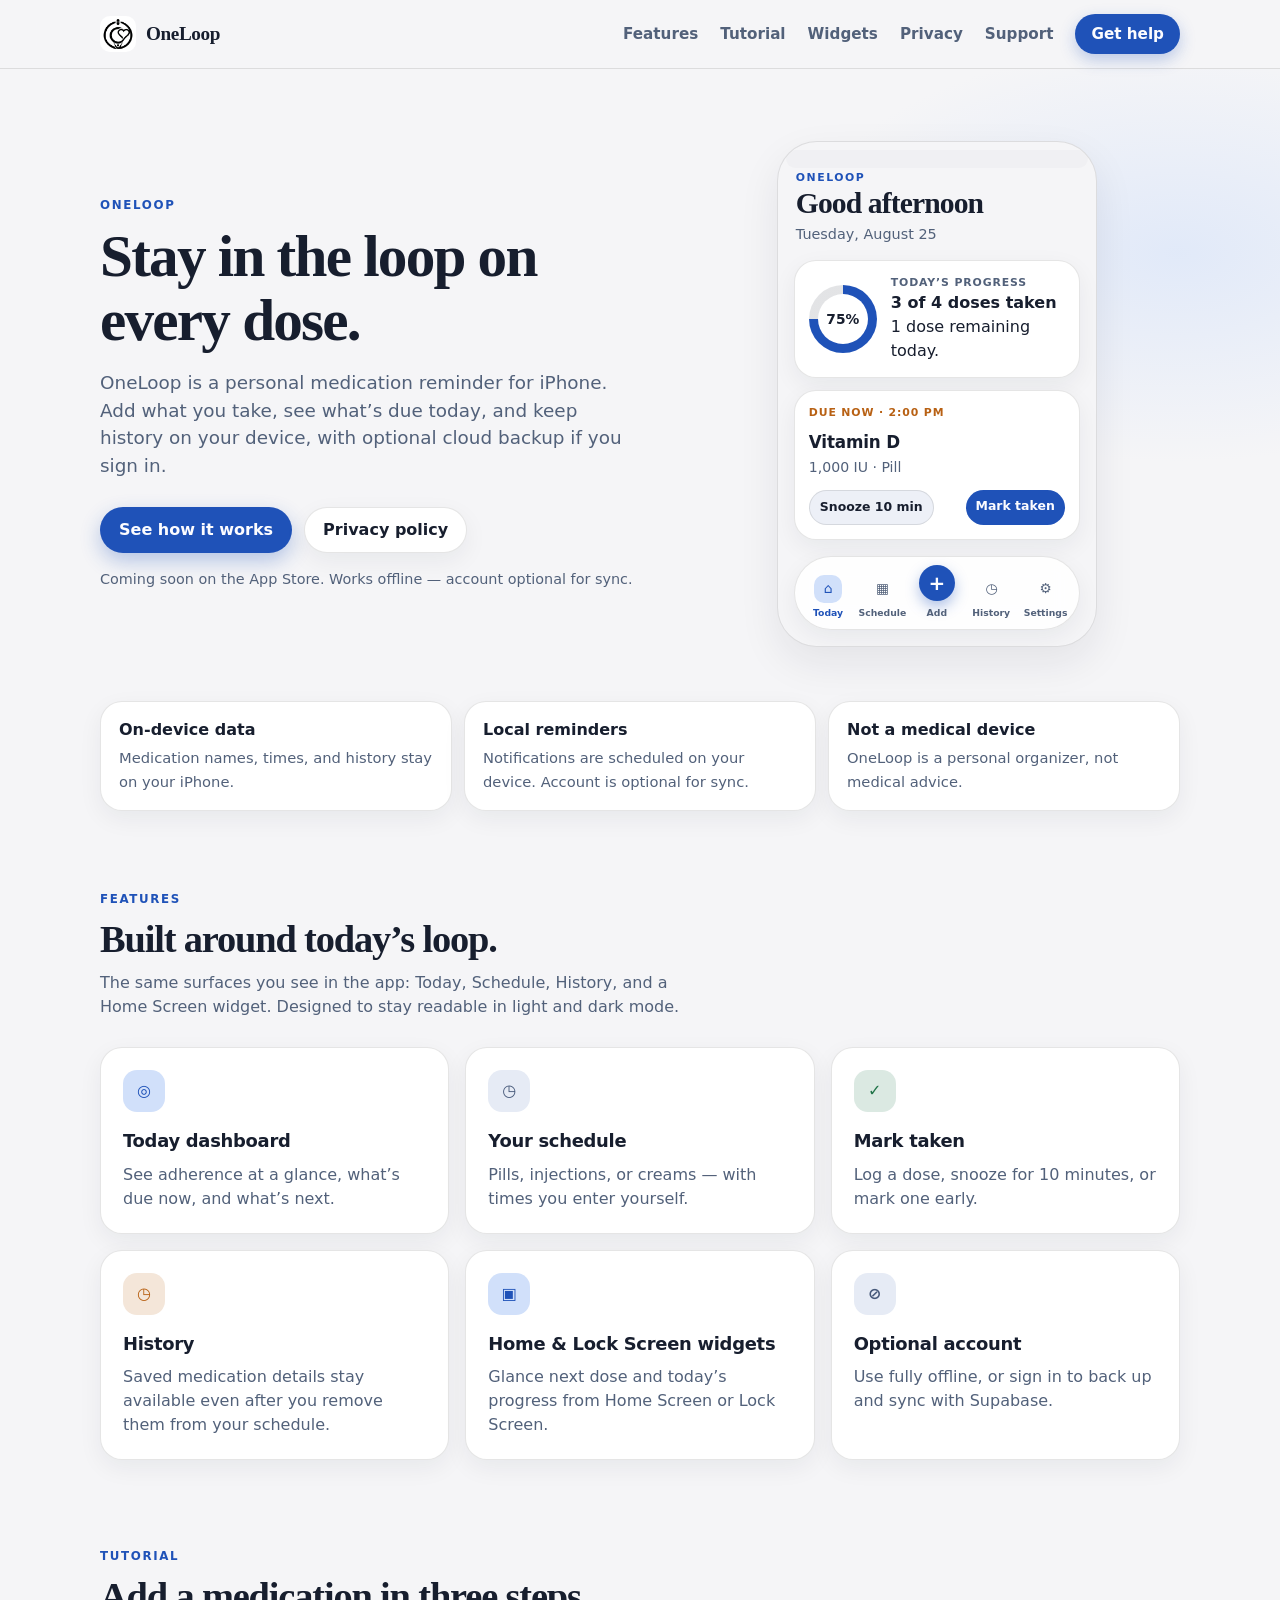
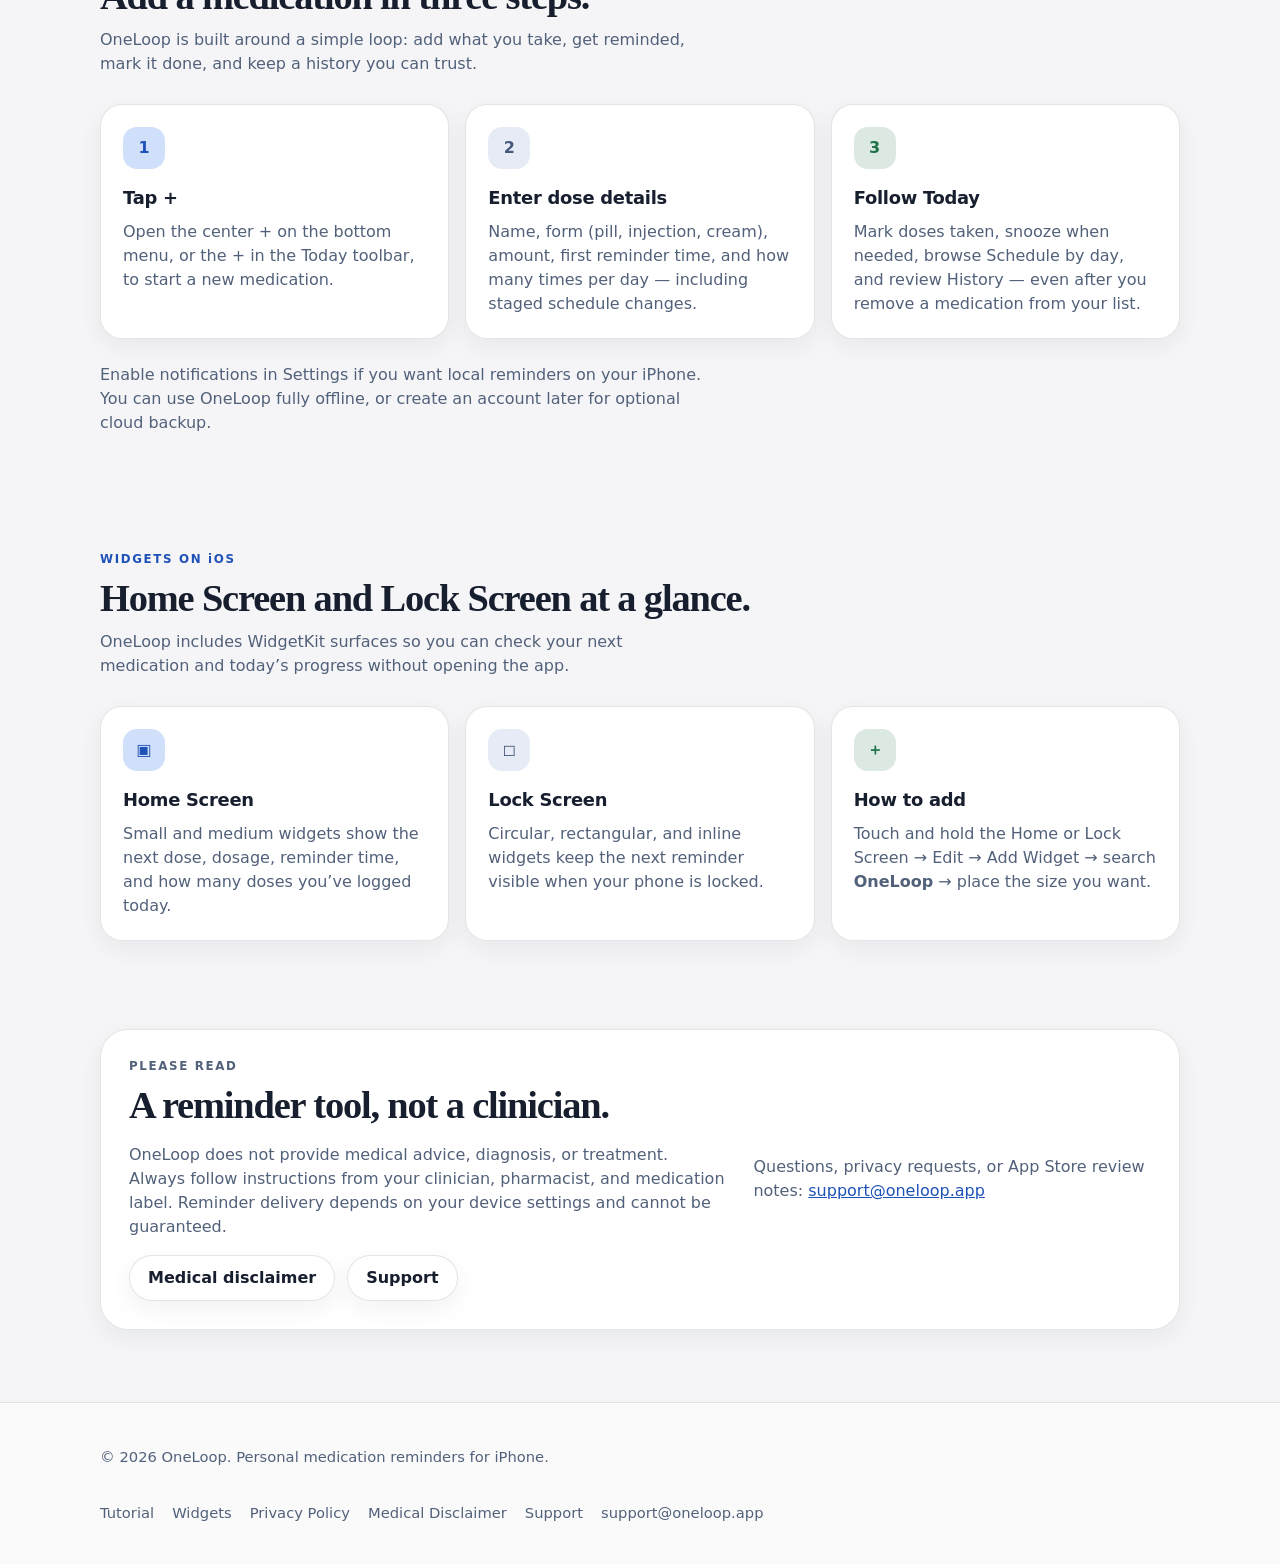
==== home/index.html @ 4aa45284 "Add OneLoop home and PrivacyPolicy GitHub Pages site" ====
<!DOCTYPE html>
<html lang="en">
<head>
  <meta charset="UTF-8" />
  <meta name="viewport" content="width=device-width, initial-scale=1" />
  <title>OneLoop — Personal medication reminders</title>
  <meta
    name="description"
    content="OneLoop is a personal medication reminder app. Schedules stay on your iPhone. Not a medical device."
  />
  <link rel="icon" href="../assets/logo.png" type="image/png" />
  <link rel="apple-touch-icon" href="../assets/icon-light.png" />
  <link rel="stylesheet" href="../assets/styles.css" />
</head>
<body>
  <a class="skip" href="#main">Skip to content</a>
  <header class="site-header">
    <div class="wrap">
      <a class="brand" href="./">
        <img class="logo-mark" src="../assets/logo.png" alt="" />
        <span class="brand-name">OneLoop</span>
      </a>
      <nav class="nav" aria-label="Primary">
        <a class="hide-sm" href="#features">Features</a>
        <a class="hide-sm" href="#tutorial">Tutorial</a>
        <a class="hide-sm" href="#widgets">Widgets</a>
        <a href="../PrivacyPolicy/">Privacy</a>
        <a href="https://dcsvisuals.github.io/OneLoop-MedicationTracker-PrivacyPolicy/support/">Support</a>
        <a class="cta" href="https://dcsvisuals.github.io/OneLoop-MedicationTracker-PrivacyPolicy/support/">Get help</a>
      </nav>
    </div>
  </header>

  <main id="main">
    <section class="wrap hero">
      <div>
        <p class="kicker">ONELOOP</p>
        <h1>Stay in the loop on every dose.</h1>
        <p class="lede">
          OneLoop is a personal medication reminder for iPhone. Add what you take,
          see what’s due today, and keep history on your device, with optional cloud backup if you sign in.
        </p>
        <div class="actions">
          <a class="button primary" href="#features">See how it works</a>
          <a class="button secondary" href="../PrivacyPolicy/">Privacy policy</a>
        </div>
        <p class="fine">Coming soon on the App Store. Works offline — account optional for sync.</p>
      </div>

      <div class="phone-stage" aria-hidden="true">
        <div class="phone">
          <p class="phone-brand">ONELOOP</p>
          <h2>Good afternoon</h2>
          <p class="phone-date">Tuesday, August 25</p>
          <div class="adherence">
            <div class="ring" aria-hidden="true"></div>
            <div>
              <p class="label">TODAY’S PROGRESS</p>
              <p><strong>3 of 4 doses taken</strong></p>
              <p>1 dose remaining today.</p>
            </div>
          </div>
          <div class="dose-card">
            <p class="label">DUE NOW · 2:00 PM</p>
            <h3>Vitamin D</h3>
            <p class="meta">1,000 IU · Pill</p>
            <div class="dose-actions">
              <span class="chip">Snooze 10 min</span>
              <span class="chip-fill">Mark taken</span>
            </div>
          </div>
          <nav class="capsule" aria-hidden="true">
            <div class="nav-item active">
              <span class="glyph">⌂</span>
              <span class="caption">Today</span>
            </div>
            <div class="nav-item">
              <span class="glyph">▦</span>
              <span class="caption">Schedule</span>
            </div>
            <div class="nav-item add">
              <span class="glyph">+</span>
              <span class="caption">Add</span>
            </div>
            <div class="nav-item">
              <span class="glyph">◷</span>
              <span class="caption">History</span>
            </div>
            <div class="nav-item">
              <span class="glyph">⚙</span>
              <span class="caption">Settings</span>
            </div>
          </nav>
        </div>
      </div>
    </section>

    <section class="wrap trust">
      <div>
        <strong>On-device data</strong>
        <span>Medication names, times, and history stay on your iPhone.</span>
      </div>
      <div>
        <strong>Local reminders</strong>
        <span>Notifications are scheduled on your device. Account is optional for sync.</span>
      </div>
      <div>
        <strong>Not a medical device</strong>
        <span>OneLoop is a personal organizer, not medical advice.</span>
      </div>
    </section>

    <section class="wrap section" id="features">
      <p class="kicker">FEATURES</p>
      <h2>Built around today’s loop.</h2>
      <p class="section-intro">
        The same surfaces you see in the app: Today, Schedule, History, and a
        Home Screen widget. Designed to stay readable in light and dark mode.
      </p>
      <div class="features">
        <article class="feature">
          <div class="icon-bubble">◎</div>
          <h3>Today dashboard</h3>
          <p>See adherence at a glance, what’s due now, and what’s next.</p>
        </article>
        <article class="feature">
          <div class="icon-bubble teal">◷</div>
          <h3>Your schedule</h3>
          <p>Pills, injections, or creams — with times you enter yourself.</p>
        </article>
        <article class="feature">
          <div class="icon-bubble lime">✓</div>
          <h3>Mark taken</h3>
          <p>Log a dose, snooze for 10 minutes, or mark one early.</p>
        </article>
        <article class="feature">
          <div class="icon-bubble orange">◷</div>
          <h3>History</h3>
          <p>Saved medication details stay available even after you remove them from your schedule.</p>
        </article>
        <article class="feature">
          <div class="icon-bubble">▣</div>
          <h3>Home &amp; Lock Screen widgets</h3>
          <p>Glance next dose and today’s progress from Home Screen or Lock Screen.</p>
        </article>
        <article class="feature">
          <div class="icon-bubble teal">⊘</div>
          <h3>Optional account</h3>
          <p>Use fully offline, or sign in to back up and sync with Supabase.</p>
        </article>
      </div>
    </section>


    <section class="wrap section" id="tutorial">
      <p class="kicker">TUTORIAL</p>
      <h2>Add a medication in three steps.</h2>
      <p class="section-intro">
        OneLoop is built around a simple loop: add what you take, get reminded,
        mark it done, and keep a history you can trust.
      </p>
      <div class="features">
        <article class="feature">
          <div class="icon-bubble">1</div>
          <h3>Tap +</h3>
          <p>
            Open the center + on the bottom menu, or the + in the Today toolbar,
            to start a new medication.
          </p>
        </article>
        <article class="feature">
          <div class="icon-bubble teal">2</div>
          <h3>Enter dose details</h3>
          <p>
            Name, form (pill, injection, cream), amount, first reminder time,
            and how many times per day — including staged schedule changes.
          </p>
        </article>
        <article class="feature">
          <div class="icon-bubble lime">3</div>
          <h3>Follow Today</h3>
          <p>
            Mark doses taken, snooze when needed, browse Schedule by day, and
            review History — even after you remove a medication from your list.
          </p>
        </article>
      </div>
      <p class="section-intro" style="margin-top: 1.5rem">
        Enable notifications in Settings if you want local reminders on your iPhone.
        You can use OneLoop fully offline, or create an account later for optional cloud backup.
      </p>
    </section>

    <section class="wrap section" id="widgets">
      <p class="kicker">WIDGETS ON iOS</p>
      <h2>Home Screen and Lock Screen at a glance.</h2>
      <p class="section-intro">
        OneLoop includes WidgetKit surfaces so you can check your next medication
        and today’s progress without opening the app.
      </p>
      <div class="features">
        <article class="feature">
          <div class="icon-bubble">▣</div>
          <h3>Home Screen</h3>
          <p>
            Small and medium widgets show the next dose, dosage, reminder time,
            and how many doses you’ve logged today.
          </p>
        </article>
        <article class="feature">
          <div class="icon-bubble teal">◻</div>
          <h3>Lock Screen</h3>
          <p>
            Circular, rectangular, and inline widgets keep the next reminder
            visible when your phone is locked.
          </p>
        </article>
        <article class="feature">
          <div class="icon-bubble lime">＋</div>
          <h3>How to add</h3>
          <p>
            Touch and hold the Home or Lock Screen → Edit → Add Widget → search
            <strong>OneLoop</strong> → place the size you want.
          </p>
        </article>
      </div>
    </section>

    <section class="wrap section">
      <div class="notice">
        <div>
          <p class="kicker">PLEASE READ</p>
          <h2>A reminder tool, not a clinician.</h2>
          <p>
            OneLoop does not provide medical advice, diagnosis, or treatment.
            Always follow instructions from your clinician, pharmacist, and
            medication label. Reminder delivery depends on your device settings
            and cannot be guaranteed.
          </p>
          <div class="actions">
            <a class="button secondary" href="https://dcsvisuals.github.io/OneLoop-MedicationTracker-PrivacyPolicy/disclaimer/">Medical disclaimer</a>
            <a class="button secondary" href="https://dcsvisuals.github.io/OneLoop-MedicationTracker-PrivacyPolicy/support/">Support</a>
          </div>
        </div>
        <div>
          <p>
            Questions, privacy requests, or App Store review notes:
            <a href="mailto:support@oneloop.app?subject=OneLoop%20Support">support@oneloop.app</a>
          </p>
        </div>
      </div>
    </section>
  </main>

  <footer class="site-footer">
    <div class="wrap">
      <p>© 2026 OneLoop. Personal medication reminders for iPhone.</p>
      <div class="footer-links">
        <a href="#tutorial">Tutorial</a>
        <a href="#widgets">Widgets</a>
        <a href="../PrivacyPolicy/">Privacy Policy</a>
        <a href="https://dcsvisuals.github.io/OneLoop-MedicationTracker-PrivacyPolicy/disclaimer/">Medical Disclaimer</a>
        <a href="https://dcsvisuals.github.io/OneLoop-MedicationTracker-PrivacyPolicy/support/">Support</a>
        <a href="mailto:support@oneloop.app">support@oneloop.app</a>
      </div>
    </div>
  </footer>
</body>
</html>
---- assets/styles.css ----
/*
  OneLoop website — matches OneLoopUIv2 AppTheme
  (WCAG-safe blue primary, soft grey canvas, white cards, serif titles)
*/

:root {
  --navy: #171e2e;
  --blue: #1f52b8;
  --teal: #47597a;
  --lime: #d1e0fa;
  --orange: #b86114;
  --success: #1f7347;
  --bg: #f5f5f7;
  --card: #ffffff;
  --elevated: #e6ebf5;
  --field: #edf0f7;
  --muted: #52617a;
  --border: rgba(0, 0, 0, 0.1);
  --action-text: #fcfcff;
  --header-bg: rgba(245, 245, 247, 0.86);
  --ring-track: rgba(23, 30, 46, 0.12);
  --splash: #1a2947;
  --splash-word: #e6edfa;
  --shadow: 0 16px 40px rgba(23, 30, 46, 0.08);
  --shadow-soft: 0 8px 24px rgba(23, 30, 46, 0.06);
  --max: 1080px;
  --radius: 22px;
  --radius-sm: 16px;
  --font: -apple-system, BlinkMacSystemFont, "SF Pro Text", "Segoe UI",
    system-ui, sans-serif;
  --font-display: "Iowan Old Style", "Palatino Linotype", Palatino,
    "Book Antiqua", Georgia, "Times New Roman", serif;
}

@media (prefers-color-scheme: dark) {
  :root {
    --navy: #f0f2fa;
    --blue: #8cb3ff;
    --teal: #b2c2db;
    --lime: #2e477a;
    --orange: #ffad52;
    --success: #73d194;
    --bg: #12141c;
    --card: #212633;
    --elevated: #2e3647;
    --field: #292e3d;
    --muted: #adbad1;
    --border: rgba(255, 255, 255, 0.14);
    --action-text: #121a2e;
    --header-bg: rgba(18, 20, 28, 0.88);
    --ring-track: rgba(240, 242, 250, 0.14);
    --splash: #141f38;
    --splash-word: #e6edfa;
    --shadow: 0 16px 40px rgba(0, 0, 0, 0.4);
    --shadow-soft: 0 8px 24px rgba(0, 0, 0, 0.28);
  }

  .logo-mark {
    filter: invert(1) brightness(1.05);
  }
}

* {
  box-sizing: border-box;
}

html {
  scroll-behavior: smooth;
}

body {
  margin: 0;
  min-height: 100vh;
  font-family: var(--font);
  color: var(--navy);
  background:
    radial-gradient(
      900px 420px at 12% -10%,
      color-mix(in srgb, var(--blue) 10%, transparent),
      transparent 60%
    ),
    radial-gradient(
      700px 380px at 92% 8%,
      color-mix(in srgb, var(--lime) 55%, transparent),
      transparent 55%
    ),
    var(--bg);
  line-height: 1.5;
  -webkit-font-smoothing: antialiased;
}

img {
  max-width: 100%;
  display: block;
}

a {
  color: var(--blue);
}

.skip {
  position: absolute;
  left: 12px;
  top: -40px;
  background: var(--blue);
  color: var(--action-text);
  padding: 8px 12px;
  border-radius: 8px;
  z-index: 20;
}

.skip:focus {
  top: 12px;
}

.wrap {
  width: min(var(--max), calc(100% - 40px));
  margin: 0 auto;
}

/* Header */

.site-header {
  position: sticky;
  top: 0;
  z-index: 10;
  backdrop-filter: saturate(1.35) blur(18px);
  -webkit-backdrop-filter: saturate(1.35) blur(18px);
  background: var(--header-bg);
  border-bottom: 1px solid var(--border);
}

.site-header .wrap {
  display: flex;
  align-items: center;
  justify-content: space-between;
  gap: 20px;
  min-height: 68px;
}

.brand {
  display: flex;
  align-items: center;
  gap: 10px;
  text-decoration: none;
  color: var(--navy);
}

.logo-mark {
  width: 36px;
  height: 36px;
  border-radius: 10px;
}

.brand-name {
  font-family: var(--font-display);
  font-weight: 600;
  letter-spacing: -0.02em;
  font-size: 1.2rem;
}

.nav {
  display: flex;
  align-items: center;
  gap: 22px;
}

.nav a {
  text-decoration: none;
  color: var(--muted);
  font-size: 0.95rem;
  font-weight: 600;
}

.nav a:hover,
.nav a[aria-current="page"] {
  color: var(--navy);
}

.nav .cta {
  background: var(--blue);
  color: var(--action-text) !important;
  padding: 9px 16px;
  border-radius: 999px;
  box-shadow: 0 6px 16px color-mix(in srgb, var(--blue) 28%, transparent);
}

/* Hero */

.hero {
  display: grid;
  grid-template-columns: 1.05fr 0.95fr;
  gap: 56px;
  align-items: center;
  padding: 72px 0 36px;
}

.kicker {
  margin: 0 0 10px;
  color: var(--blue);
  font-size: 0.74rem;
  font-weight: 700;
  letter-spacing: 0.14em;
}

h1,
h2,
.page-title {
  font-family: var(--font-display);
  letter-spacing: -0.03em;
  line-height: 1.08;
  font-weight: 600;
}

h1 {
  margin: 0 0 16px;
  font-size: clamp(2.4rem, 5vw, 3.7rem);
}

.lede {
  margin: 0 0 28px;
  max-width: 34rem;
  font-size: 1.15rem;
  color: var(--muted);
}

.actions {
  display: flex;
  flex-wrap: wrap;
  gap: 12px;
}

.button {
  display: inline-flex;
  align-items: center;
  justify-content: center;
  gap: 8px;
  min-height: 46px;
  padding: 0 18px;
  border-radius: 999px;
  text-decoration: none;
  font-weight: 700;
  border: 1px solid transparent;
  transition: transform 0.15s ease, box-shadow 0.15s ease;
}

.button:hover {
  transform: translateY(-1px);
}

.button.primary {
  background: var(--blue);
  color: var(--action-text);
  box-shadow: 0 8px 20px color-mix(in srgb, var(--blue) 30%, transparent);
}

.button.secondary {
  background: var(--card);
  color: var(--navy);
  border-color: var(--border);
  box-shadow: var(--shadow-soft);
}

.fine {
  margin: 16px 0 0;
  color: var(--muted);
  font-size: 0.9rem;
}

/* Phone mock — mirrors Today dashboard */

.phone-stage {
  display: flex;
  justify-content: center;
}

.phone {
  width: min(100%, 320px);
  background: var(--bg);
  border: 1px solid var(--border);
  border-radius: 40px;
  padding: 18px 14px 12px;
  box-shadow: var(--shadow);
  position: relative;
  overflow: hidden;
}

.phone::before {
  content: "";
  position: absolute;
  inset: 8px 8px auto 8px;
  height: 18px;
  border-radius: 999px;
  background: color-mix(in srgb, var(--navy) 6%, transparent);
  opacity: 0.35;
}

.phone-brand {
  margin: 10px 4px 2px;
  font-size: 0.68rem;
  font-weight: 700;
  letter-spacing: 0.14em;
  color: var(--blue);
}

.phone h2 {
  margin: 0 4px;
  font-size: 1.85rem;
  font-family: var(--font-display);
  font-weight: 600;
}

.phone-date {
  margin: 4px 4px 14px;
  color: var(--muted);
  font-size: 0.9rem;
}

.adherence,
.dose-card,
.feature,
.legal-card,
.faq,
.contact-card,
.trust div,
.notice {
  background: var(--card);
  border: 1px solid var(--border);
  border-radius: var(--radius);
  box-shadow: var(--shadow-soft);
}

.adherence {
  display: flex;
  gap: 14px;
  align-items: center;
  padding: 14px;
  margin: 0 2px 12px;
}

.ring {
  width: 68px;
  height: 68px;
  flex: 0 0 68px;
  border-radius: 50%;
  background: conic-gradient(var(--blue) 0 75%, var(--ring-track) 75% 100%);
  display: grid;
  place-items: center;
}

.ring::after {
  content: "75%";
  width: 50px;
  height: 50px;
  border-radius: 50%;
  background: var(--card);
  display: grid;
  place-items: center;
  font-size: 0.86rem;
  font-weight: 700;
  color: var(--navy);
}

.adherence p,
.dose-card p {
  margin: 0;
}

.adherence .label,
.dose-card .label {
  font-size: 0.68rem;
  font-weight: 700;
  letter-spacing: 0.08em;
  color: var(--muted);
}

.dose-card {
  padding: 14px;
  margin: 0 2px;
}

.dose-card .label {
  color: var(--orange);
}

.dose-card h3 {
  margin: 8px 0 2px;
  font-size: 1.05rem;
  font-family: var(--font);
  font-weight: 700;
  letter-spacing: -0.01em;
}

.dose-card .meta {
  color: var(--muted);
  font-size: 0.88rem;
  margin-bottom: 12px;
}

.dose-actions {
  display: flex;
  justify-content: space-between;
  gap: 8px;
}

.chip,
.chip-fill {
  border-radius: 999px;
  padding: 7px 10px;
  font-size: 0.78rem;
  font-weight: 700;
}

.chip {
  border: 1px solid var(--border);
  background: var(--field);
  color: var(--navy);
}

.chip-fill {
  background: var(--blue);
  color: var(--action-text);
}

.capsule {
  display: flex;
  justify-content: space-between;
  align-items: flex-end;
  gap: 4px;
  margin: 16px 2px 4px;
  padding: 8px 8px 10px;
  border-radius: 999px;
  background: color-mix(in srgb, var(--card) 88%, transparent);
  border: 1px solid var(--border);
  backdrop-filter: blur(12px);
  -webkit-backdrop-filter: blur(12px);
  box-shadow: var(--shadow-soft);
}

.nav-item {
  flex: 1;
  display: flex;
  flex-direction: column;
  align-items: center;
  gap: 3px;
  min-width: 0;
}

.nav-item .glyph {
  width: 28px;
  height: 28px;
  border-radius: 10px;
  display: grid;
  place-items: center;
  font-size: 0.85rem;
  color: var(--muted);
  background: transparent;
}

.nav-item.active .glyph {
  background: var(--lime);
  color: var(--blue);
}

.nav-item .caption {
  font-size: 0.58rem;
  font-weight: 600;
  color: var(--muted);
  white-space: nowrap;
}

.nav-item.active .caption {
  color: var(--blue);
}

.nav-item.add .glyph {
  width: 36px;
  height: 36px;
  border-radius: 50%;
  background: var(--blue);
  color: var(--action-text);
  font-size: 1.25rem;
  font-weight: 600;
  margin-bottom: 2px;
  box-shadow: 0 6px 14px color-mix(in srgb, var(--blue) 35%, transparent);
}

.nav-item.add .caption {
  color: var(--muted);
}

/* Trust / features */

.trust {
  display: grid;
  grid-template-columns: repeat(3, 1fr);
  gap: 12px;
  padding: 18px 0 64px;
}

.trust div {
  padding: 16px 18px;
}

.trust strong {
  display: block;
  margin-bottom: 4px;
}

.trust span {
  color: var(--muted);
  font-size: 0.92rem;
}

.section {
  padding: 16px 0 72px;
}

.section h2 {
  margin: 0 0 10px;
  font-size: clamp(1.8rem, 3vw, 2.4rem);
}

.section-intro {
  margin: 0 0 28px;
  max-width: 38rem;
  color: var(--muted);
}

.features {
  display: grid;
  grid-template-columns: repeat(3, 1fr);
  gap: 16px;
}

.feature {
  padding: 22px;
}

.icon-bubble {
  width: 42px;
  height: 42px;
  border-radius: 14px;
  display: grid;
  place-items: center;
  margin-bottom: 16px;
  background: var(--lime);
  color: var(--blue);
  font-weight: 800;
}

.icon-bubble.teal {
  background: var(--elevated);
  color: var(--teal);
}

.icon-bubble.lime {
  background: color-mix(in srgb, var(--success) 16%, var(--card));
  color: var(--success);
}

.icon-bubble.orange {
  background: color-mix(in srgb, var(--orange) 16%, var(--card));
  color: var(--orange);
}

.feature h3 {
  margin: 0 0 8px;
  font-size: 1.12rem;
  font-family: var(--font);
  letter-spacing: -0.015em;
}

.feature p {
  margin: 0;
  color: var(--muted);
}

.notice {
  display: grid;
  grid-template-columns: 1.2fr 0.8fr;
  gap: 28px;
  align-items: center;
  padding: 28px;
  border-radius: 28px;
}

.notice p {
  color: var(--muted);
}

/* Inner pages */

.page {
  padding: 48px 0 80px;
}

.page-title {
  margin: 8px 0 12px;
  font-size: clamp(2.1rem, 4vw, 3rem);
}

.updated {
  color: var(--muted);
  margin: 0 0 28px;
}

.legal {
  display: grid;
  gap: 14px;
}

.legal-card {
  padding: 22px 24px;
}

.legal-card h2 {
  margin: 0 0 8px;
  font-size: 1.15rem;
  font-family: var(--font);
  letter-spacing: -0.015em;
}

.legal-card p,
.legal-card li {
  color: var(--navy);
}

.legal-card p:last-child,
.legal-card ul:last-child {
  margin-bottom: 0;
}

.support-grid {
  display: grid;
  grid-template-columns: 0.9fr 1.1fr;
  gap: 18px;
  align-items: start;
}

.contact-card {
  padding: 24px;
}

.contact-card h2 {
  margin: 0 0 8px;
  font-size: 1.3rem;
  font-family: var(--font-display);
}

.email {
  display: inline-block;
  margin: 14px 0 8px;
  font-size: 1.15rem;
  font-weight: 700;
  text-decoration: none;
}

.faqs {
  display: grid;
  gap: 12px;
}

.faq {
  padding: 18px 20px;
}

.faq h3 {
  margin: 0 0 6px;
  font-size: 1.02rem;
}

.faq p {
  margin: 0;
  color: var(--muted);
}

/* Footer */

.site-footer {
  border-top: 1px solid var(--border);
  padding: 28px 0 40px;
  background: color-mix(in srgb, var(--card) 55%, transparent);
}

.site-footer .wrap {
  display: flex;
  justify-content: space-between;
  gap: 20px;
  flex-wrap: wrap;
  color: var(--muted);
  font-size: 0.92rem;
}

.footer-links {
  display: flex;
  gap: 18px;
  flex-wrap: wrap;
}

.footer-links a {
  color: var(--muted);
  text-decoration: none;
}

.footer-links a:hover {
  color: var(--navy);
}

@media (max-width: 860px) {
  .hero,
  .features,
  .trust,
  .notice,
  .support-grid {
    grid-template-columns: 1fr;
  }

  .hero {
    padding-top: 40px;
  }

  .nav .hide-sm {
    display: none;
  }

  .site-footer .wrap {
    flex-direction: column;
  }
}
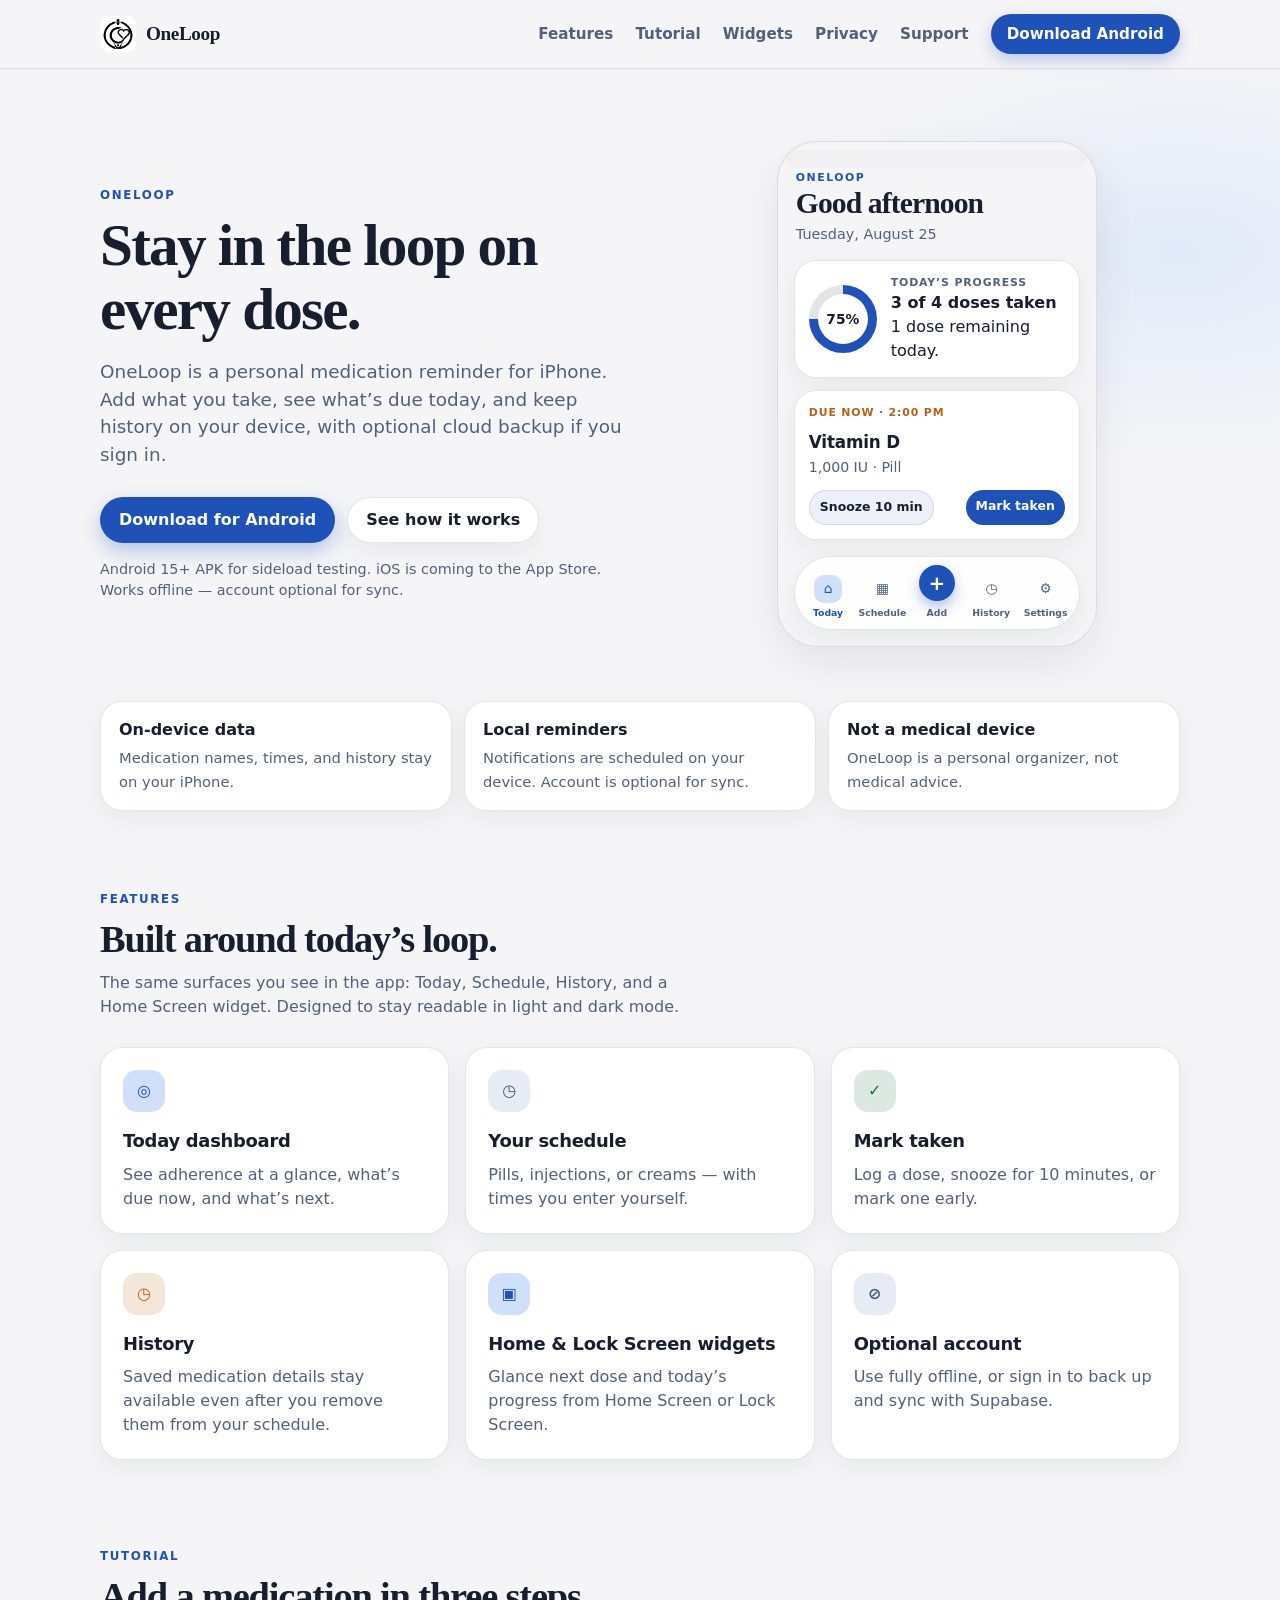
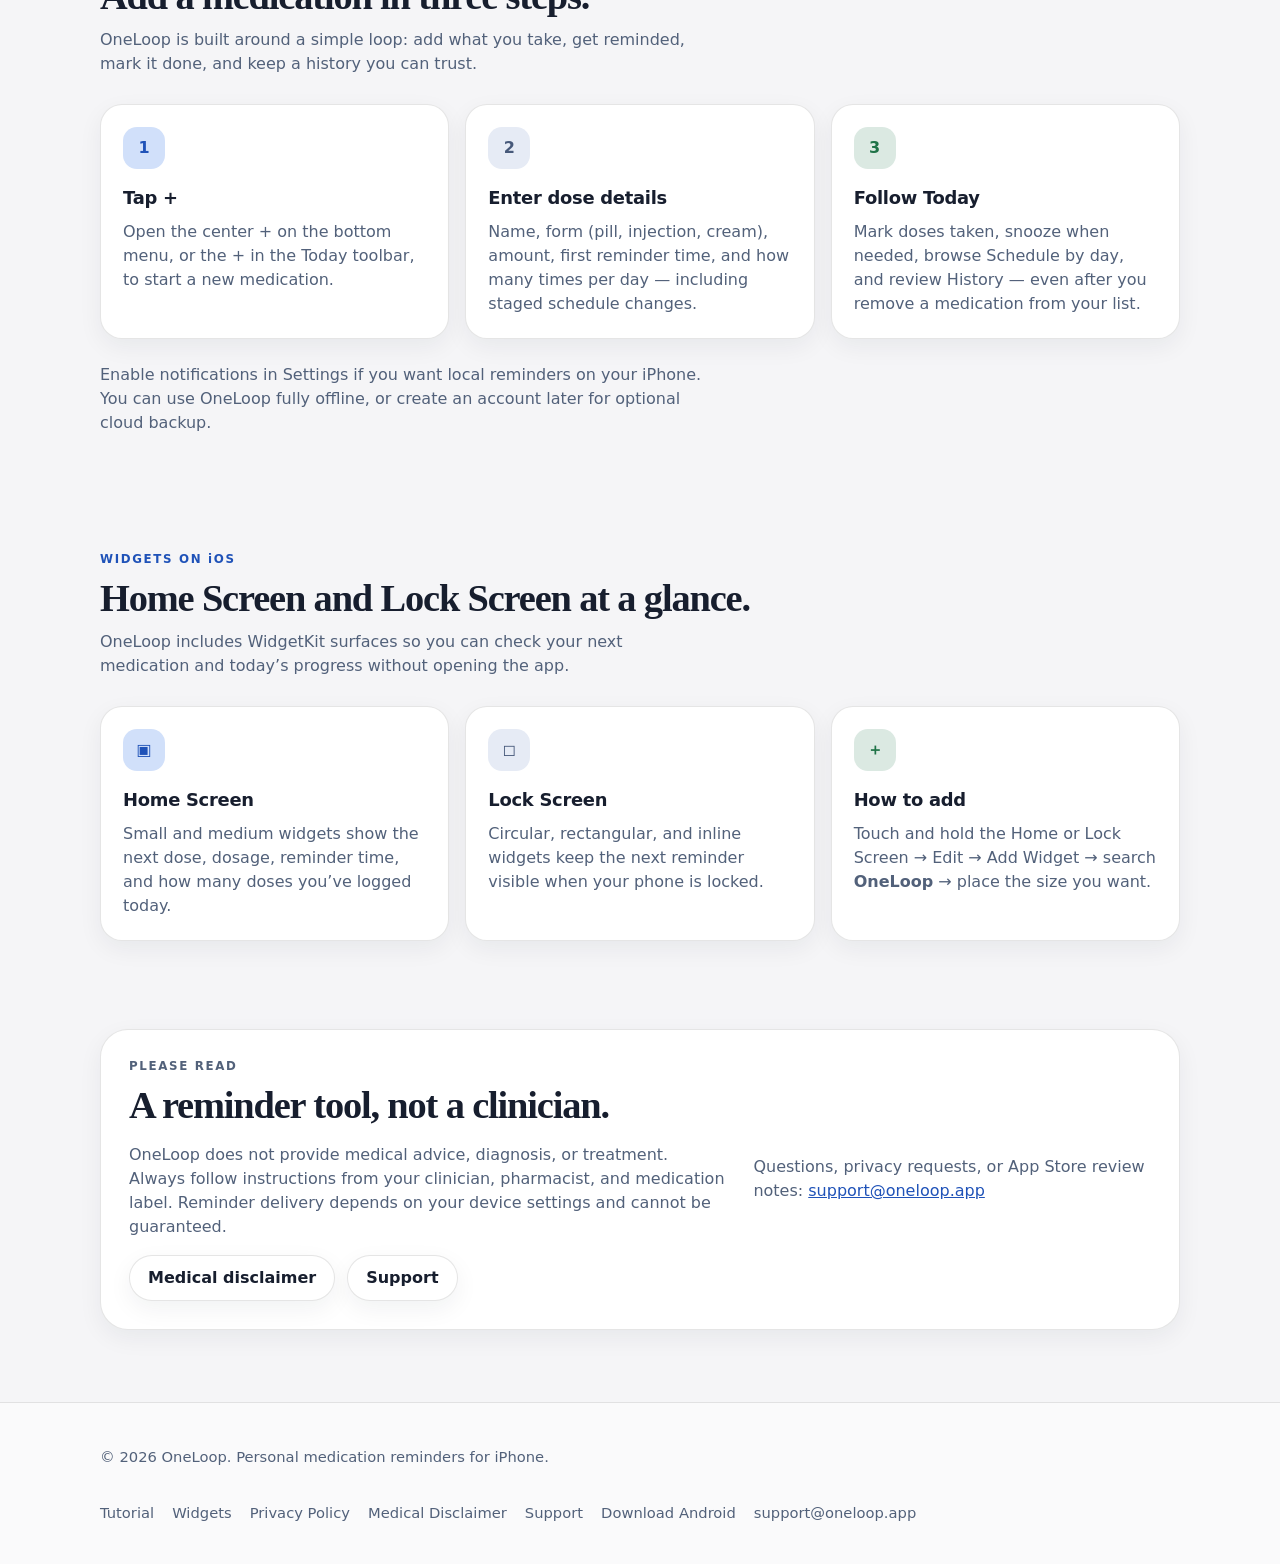
==== commit 57b02dfd: "Add Android APK download links on the OneLoop website. Home and Support now point to the sideload AP" ====
--- a/home/index.html
+++ b/home/index.html
@@ -25,8 +25,8 @@
         <a class="hide-sm" href="#tutorial">Tutorial</a>
         <a class="hide-sm" href="#widgets">Widgets</a>
         <a href="../PrivacyPolicy/">Privacy</a>
-        <a href="https://dcsvisuals.github.io/OneLoop-MedicationTracker-PrivacyPolicy/support/">Support</a>
-        <a class="cta" href="https://dcsvisuals.github.io/OneLoop-MedicationTracker-PrivacyPolicy/support/">Get help</a>
+        <a href="../support/">Support</a>
+        <a class="cta" href="https://github.com/DCSvisuals/OneLoop-Medication-TrackerAndroid/releases/download/v2.0.0-android-sideload/OneLoop-2.0.0-debug.apk">Download Android</a>
       </nav>
     </div>
   </header>
@@ -41,10 +41,16 @@
           see what’s due today, and keep history on your device, with optional cloud backup if you sign in.
         </p>
         <div class="actions">
-          <a class="button primary" href="#features">See how it works</a>
-          <a class="button secondary" href="../PrivacyPolicy/">Privacy policy</a>
-        </div>
-        <p class="fine">Coming soon on the App Store. Works offline — account optional for sync.</p>
+          <a
+            class="button primary"
+            href="https://github.com/DCSvisuals/OneLoop-Medication-TrackerAndroid/releases/download/v2.0.0-android-sideload/OneLoop-2.0.0-debug.apk"
+          >Download for Android</a>
+          <a class="button secondary" href="#features">See how it works</a>
+        </div>
+        <p class="fine">
+          Android 15+ APK for sideload testing.
+          iOS is coming to the App Store. Works offline — account optional for sync.
+        </p>
       </div>
 
       <div class="phone-stage" aria-hidden="true">
@@ -238,8 +244,8 @@
             and cannot be guaranteed.
           </p>
           <div class="actions">
-            <a class="button secondary" href="https://dcsvisuals.github.io/OneLoop-MedicationTracker-PrivacyPolicy/disclaimer/">Medical disclaimer</a>
-            <a class="button secondary" href="https://dcsvisuals.github.io/OneLoop-MedicationTracker-PrivacyPolicy/support/">Support</a>
+            <a class="button secondary" href="../disclaimer/">Medical disclaimer</a>
+            <a class="button secondary" href="../support/">Support</a>
           </div>
         </div>
         <div>
@@ -259,8 +265,9 @@
         <a href="#tutorial">Tutorial</a>
         <a href="#widgets">Widgets</a>
         <a href="../PrivacyPolicy/">Privacy Policy</a>
-        <a href="https://dcsvisuals.github.io/OneLoop-MedicationTracker-PrivacyPolicy/disclaimer/">Medical Disclaimer</a>
-        <a href="https://dcsvisuals.github.io/OneLoop-MedicationTracker-PrivacyPolicy/support/">Support</a>
+        <a href="../disclaimer/">Medical Disclaimer</a>
+        <a href="../support/">Support</a>
+        <a href="https://github.com/DCSvisuals/OneLoop-Medication-TrackerAndroid/releases/latest">Download Android</a>
         <a href="mailto:support@oneloop.app">support@oneloop.app</a>
       </div>
     </div>
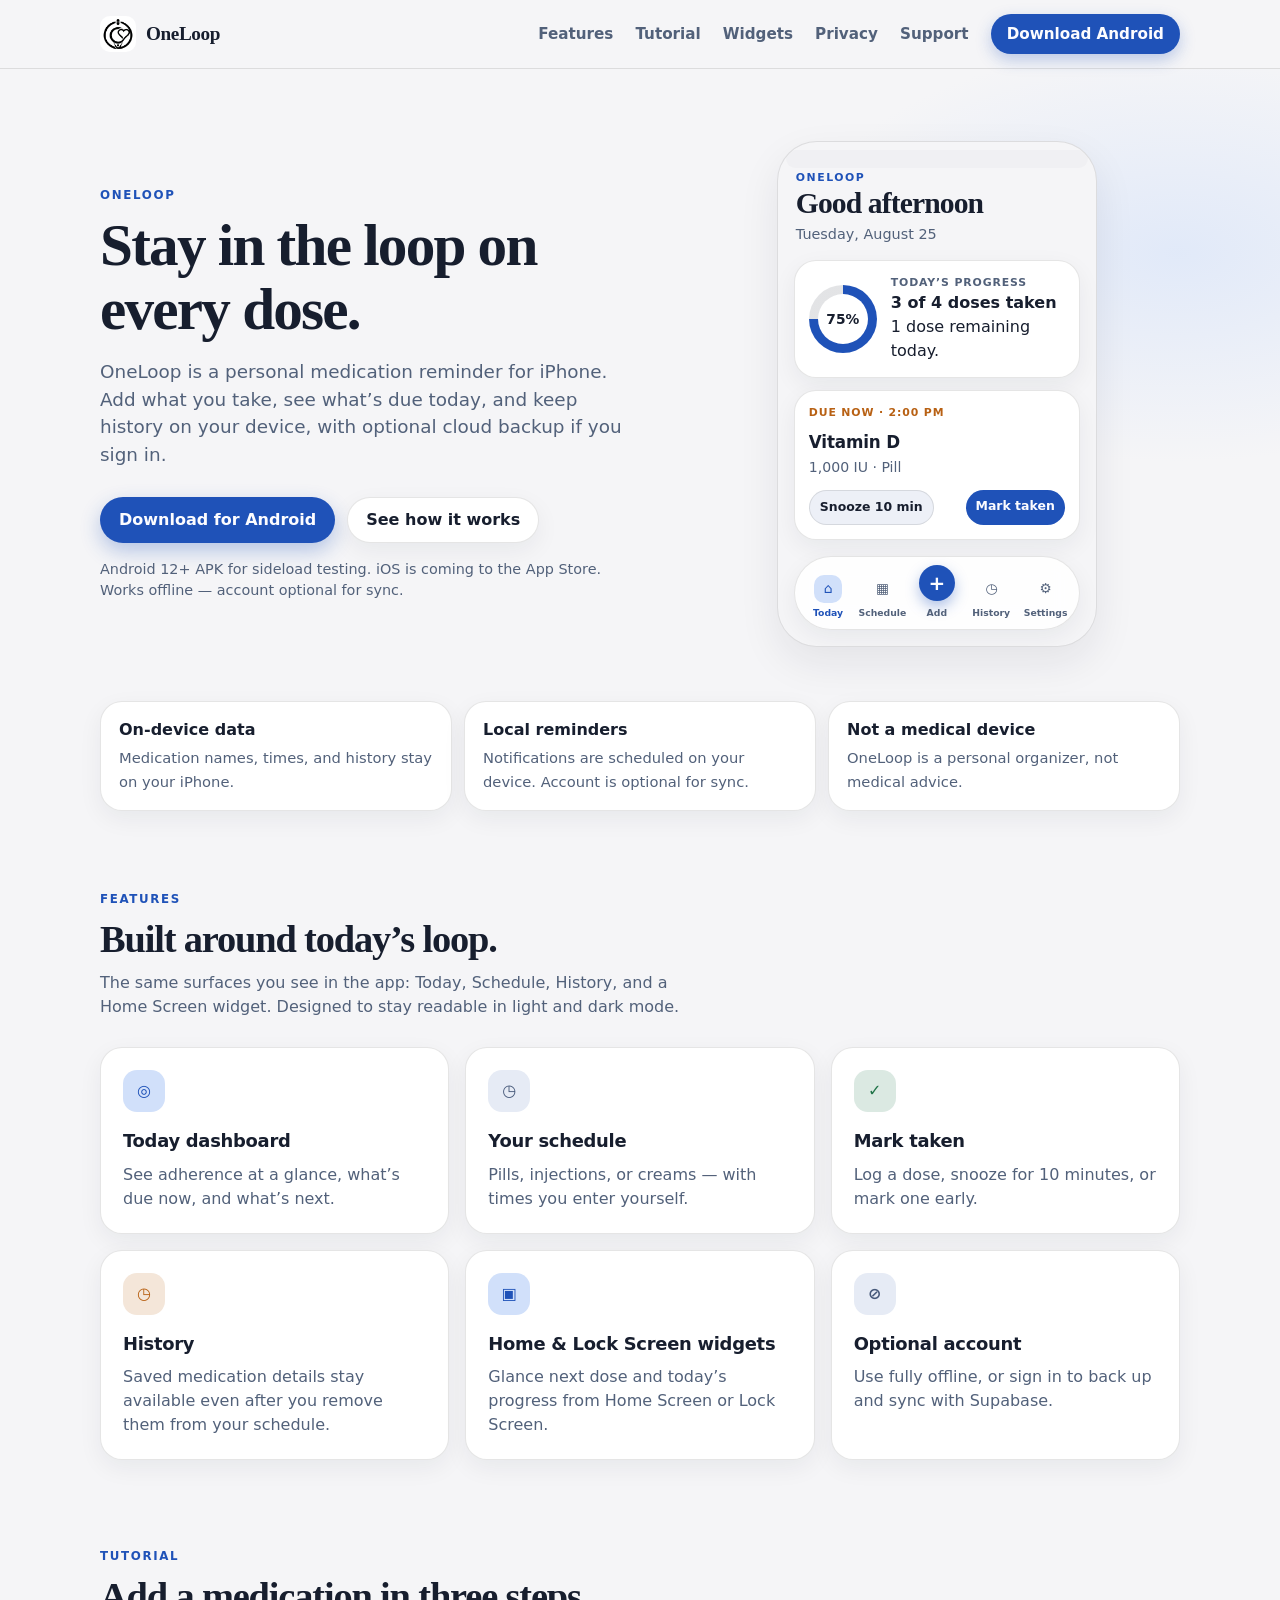
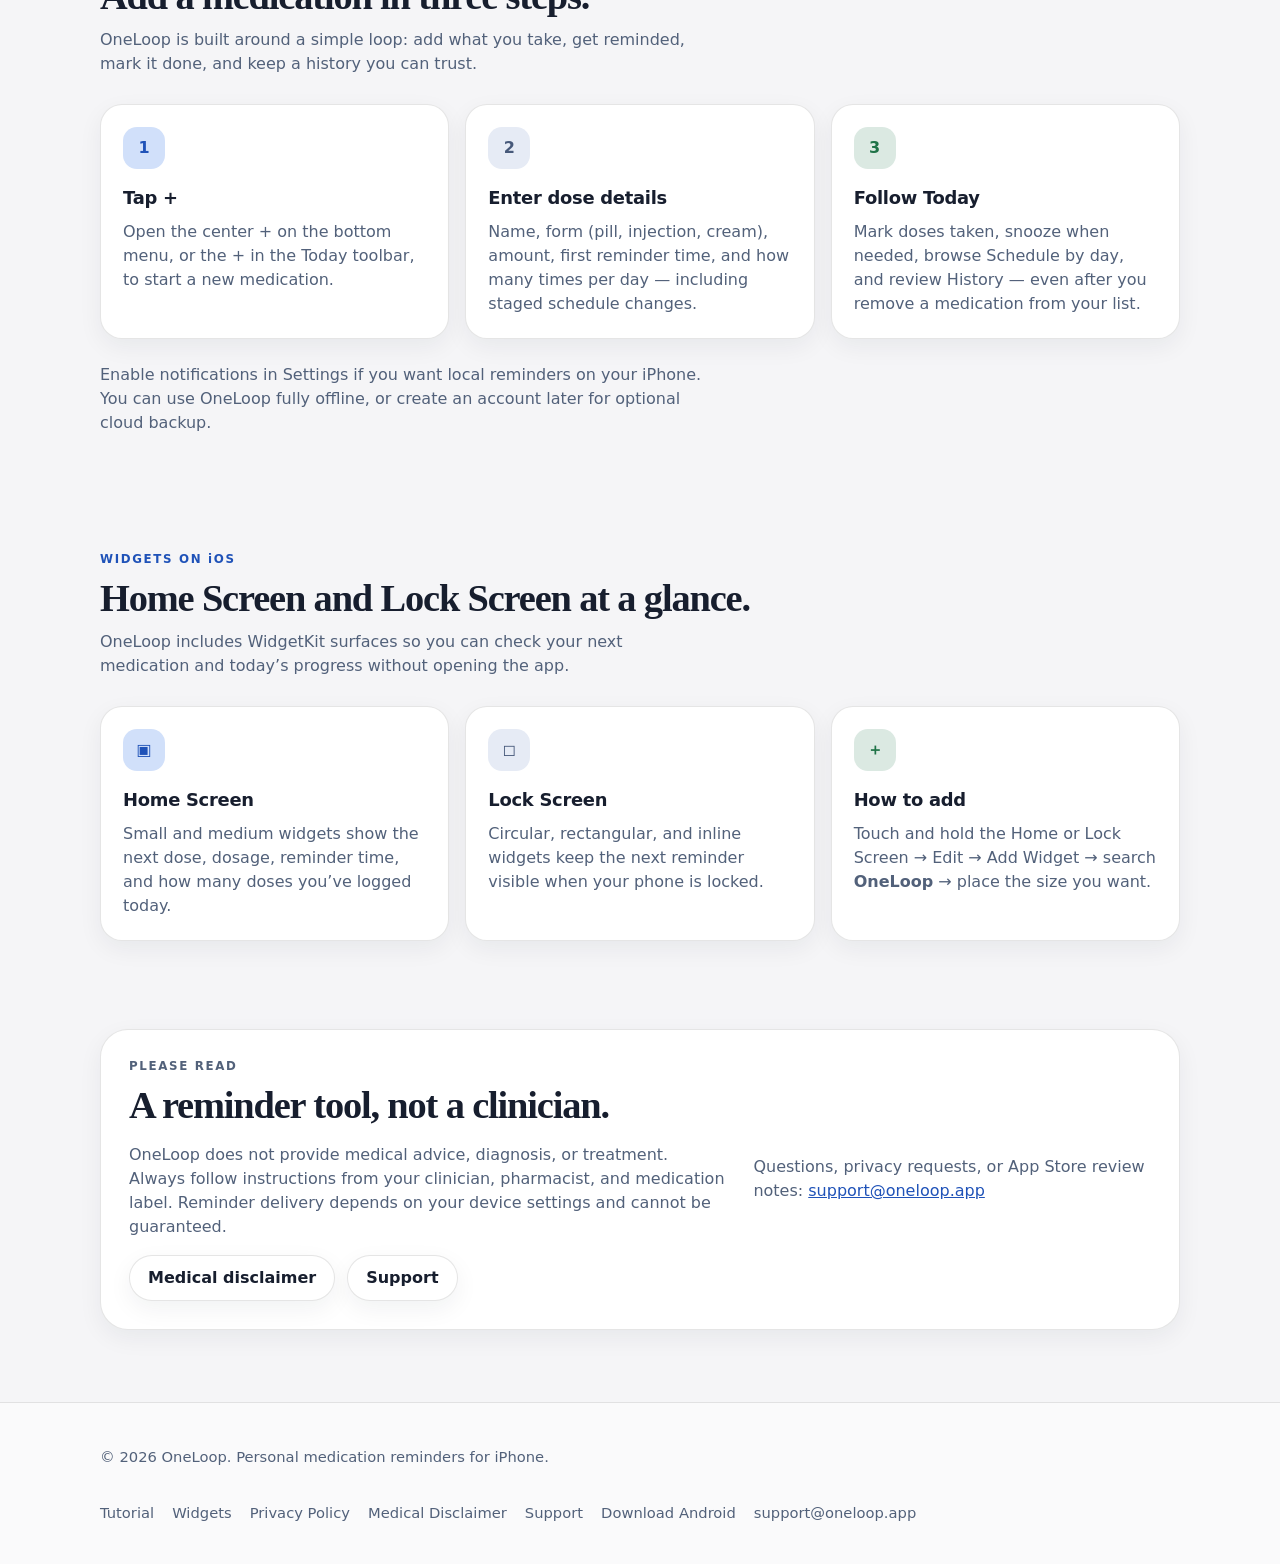
==== commit 7610fd59: "Point Android download links at the Android 12 sideload APK." ====
--- a/home/index.html
+++ b/home/index.html
@@ -26,7 +26,7 @@
         <a class="hide-sm" href="#widgets">Widgets</a>
         <a href="../PrivacyPolicy/">Privacy</a>
         <a href="../support/">Support</a>
-        <a class="cta" href="https://github.com/DCSvisuals/OneLoop-Medication-TrackerAndroid/releases/download/v2.0.0-android-sideload/OneLoop-2.0.0-debug.apk">Download Android</a>
+        <a class="cta" href="https://github.com/DCSvisuals/OneLoop-Medication-TrackerAndroid/releases/latest/download/OneLoop-sideload.apk">Download Android</a>
       </nav>
     </div>
   </header>
@@ -43,12 +43,12 @@
         <div class="actions">
           <a
             class="button primary"
-            href="https://github.com/DCSvisuals/OneLoop-Medication-TrackerAndroid/releases/download/v2.0.0-android-sideload/OneLoop-2.0.0-debug.apk"
+            href="https://github.com/DCSvisuals/OneLoop-Medication-TrackerAndroid/releases/latest/download/OneLoop-sideload.apk"
           >Download for Android</a>
           <a class="button secondary" href="#features">See how it works</a>
         </div>
         <p class="fine">
-          Android 15+ APK for sideload testing.
+          Android 12+ APK for sideload testing.
           iOS is coming to the App Store. Works offline — account optional for sync.
         </p>
       </div>
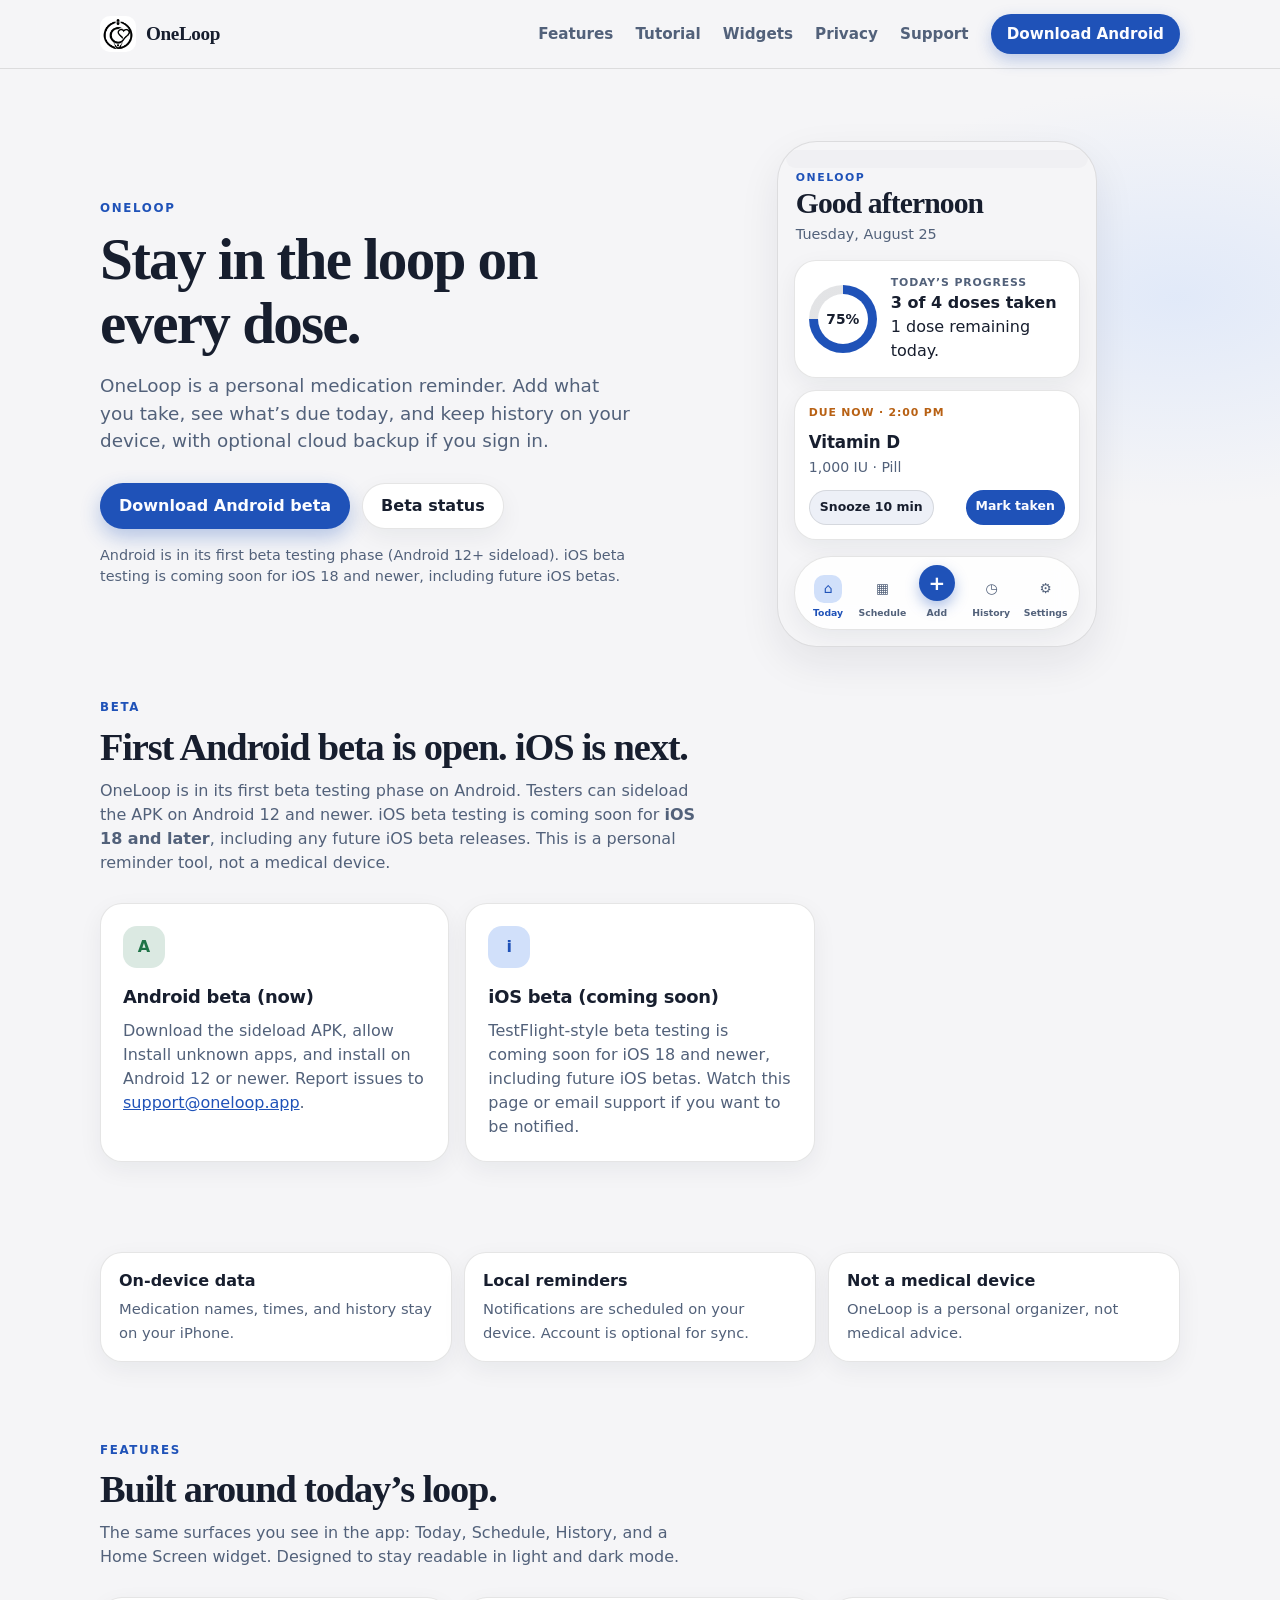
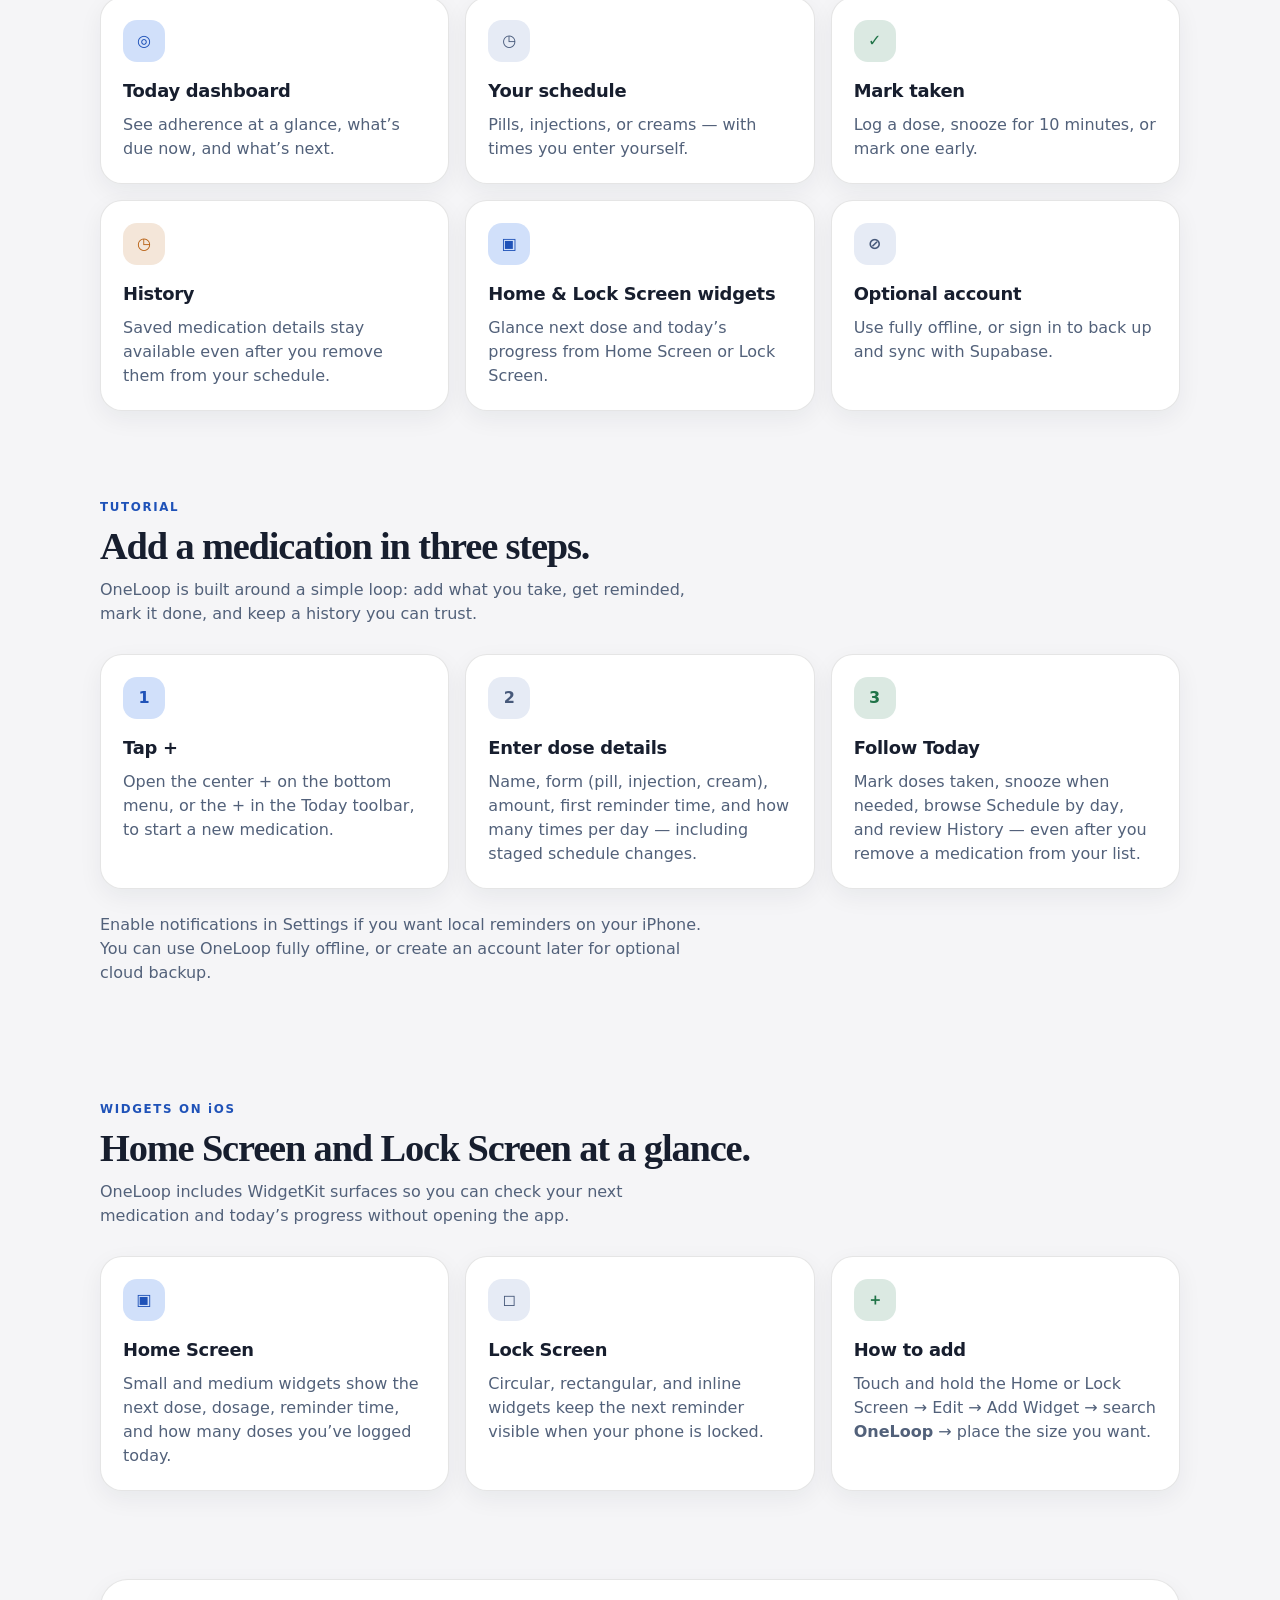
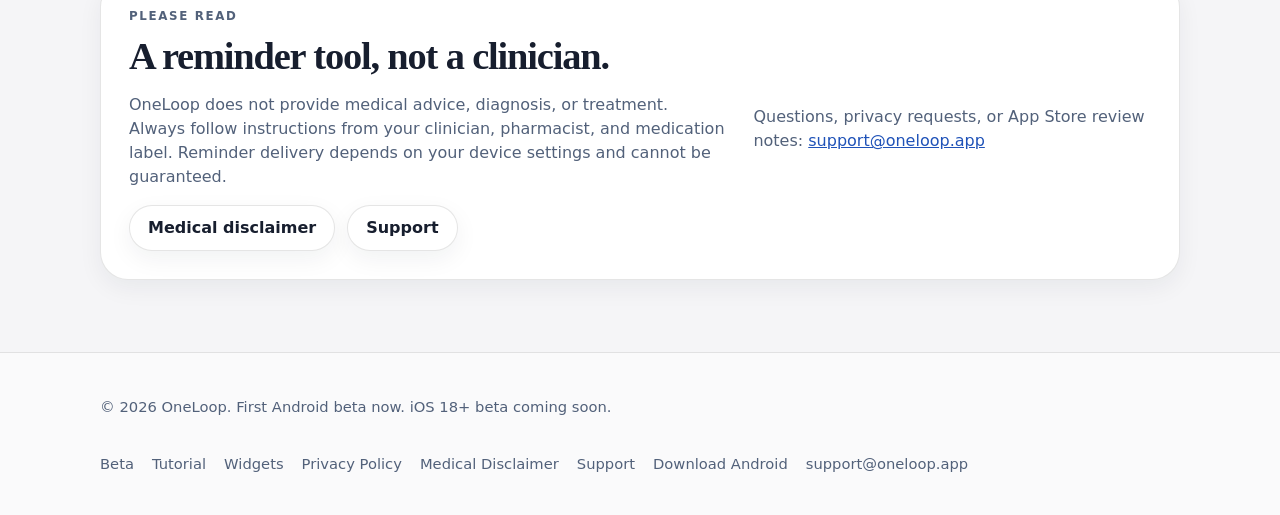
==== commit 996e91eb: "Announce first Android beta and upcoming iOS 18+ beta. Home and Support now say Android is in its fi" ====
--- a/home/index.html
+++ b/home/index.html
@@ -6,7 +6,7 @@
   <title>OneLoop — Personal medication reminders</title>
   <meta
     name="description"
-    content="OneLoop is a personal medication reminder app. Schedules stay on your iPhone. Not a medical device."
+    content="OneLoop is a personal medication reminder app. Android is in first beta. iOS 18+ beta testing is coming soon. Not a medical device."
   />
   <link rel="icon" href="../assets/logo.png" type="image/png" />
   <link rel="apple-touch-icon" href="../assets/icon-light.png" />
@@ -37,19 +37,19 @@
         <p class="kicker">ONELOOP</p>
         <h1>Stay in the loop on every dose.</h1>
         <p class="lede">
-          OneLoop is a personal medication reminder for iPhone. Add what you take,
+          OneLoop is a personal medication reminder. Add what you take,
           see what’s due today, and keep history on your device, with optional cloud backup if you sign in.
         </p>
         <div class="actions">
           <a
             class="button primary"
             href="https://github.com/DCSvisuals/OneLoop-Medication-TrackerAndroid/releases/latest/download/OneLoop-sideload.apk"
-          >Download for Android</a>
-          <a class="button secondary" href="#features">See how it works</a>
+          >Download Android beta</a>
+          <a class="button secondary" href="#beta">Beta status</a>
         </div>
         <p class="fine">
-          Android 12+ APK for sideload testing.
-          iOS is coming to the App Store. Works offline — account optional for sync.
+          Android is in its first beta testing phase (Android 12+ sideload).
+          iOS beta testing is coming soon for iOS 18 and newer, including future iOS betas.
         </p>
       </div>
 
@@ -101,6 +101,37 @@
       </div>
     </section>
 
+    <section class="wrap section" id="beta">
+      <p class="kicker">BETA</p>
+      <h2>First Android beta is open. iOS is next.</h2>
+      <p class="section-intro">
+        OneLoop is in its first beta testing phase on Android. Testers can sideload
+        the APK on Android 12 and newer. iOS beta testing is coming soon for
+        <strong>iOS 18 and later</strong>, including any future iOS beta releases.
+        This is a personal reminder tool, not a medical device.
+      </p>
+      <div class="features">
+        <article class="feature">
+          <div class="icon-bubble lime">A</div>
+          <h3>Android beta (now)</h3>
+          <p>
+            Download the sideload APK, allow Install unknown apps, and install on
+            Android 12 or newer. Report issues to
+            <a href="mailto:support@oneloop.app?subject=OneLoop%20Android%20Beta">support@oneloop.app</a>.
+          </p>
+        </article>
+        <article class="feature">
+          <div class="icon-bubble">i</div>
+          <h3>iOS beta (coming soon)</h3>
+          <p>
+            TestFlight-style beta testing is coming soon for iOS 18 and newer,
+            including future iOS betas. Watch this page or email support if you
+            want to be notified.
+          </p>
+        </article>
+      </div>
+    </section>
+
     <section class="wrap trust">
       <div>
         <strong>On-device data</strong>
@@ -260,8 +291,9 @@
 
   <footer class="site-footer">
     <div class="wrap">
-      <p>© 2026 OneLoop. Personal medication reminders for iPhone.</p>
+      <p>© 2026 OneLoop. First Android beta now. iOS 18+ beta coming soon.</p>
       <div class="footer-links">
+        <a href="#beta">Beta</a>
         <a href="#tutorial">Tutorial</a>
         <a href="#widgets">Widgets</a>
         <a href="../PrivacyPolicy/">Privacy Policy</a>
